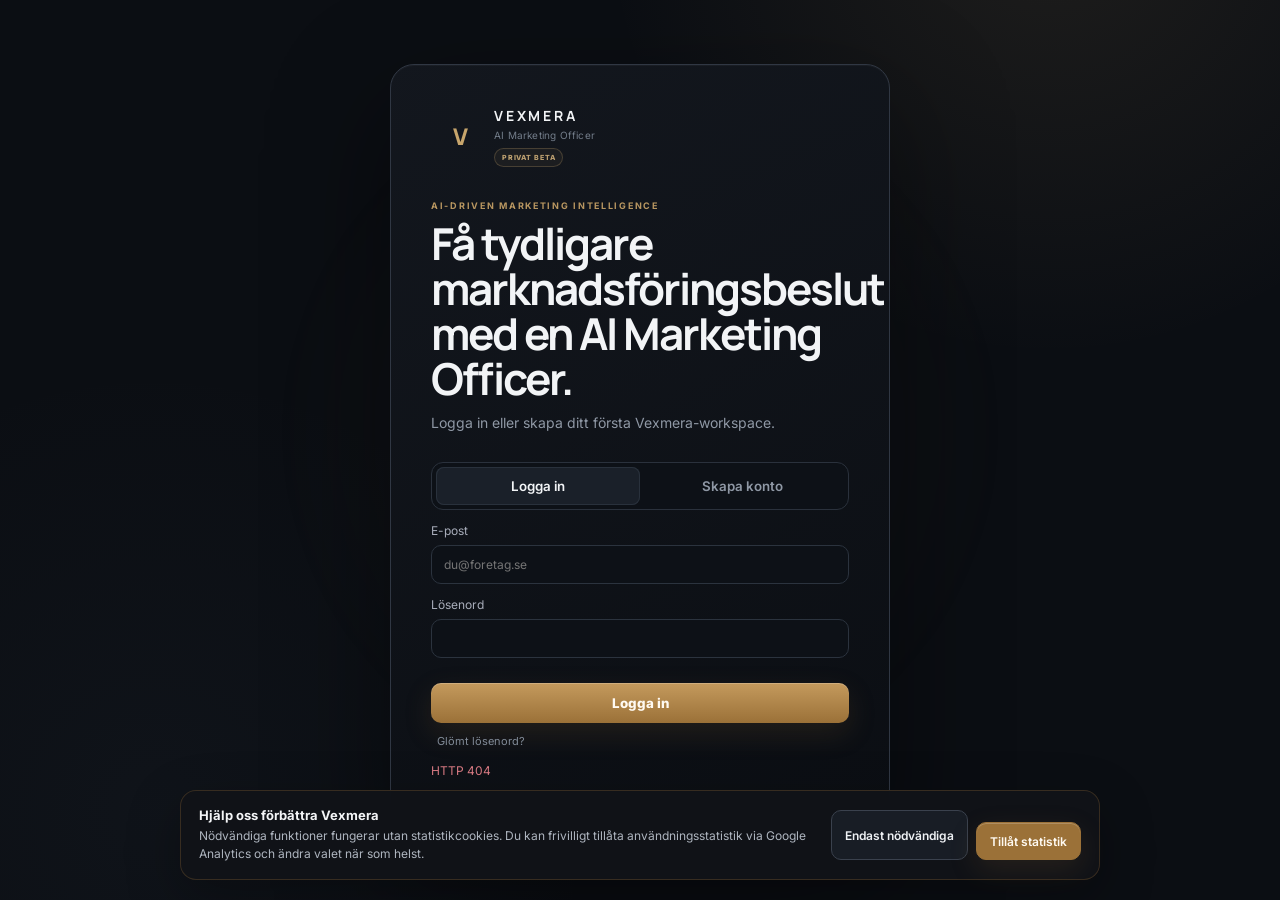
==== static/index.html @ f446beb8 "Align billing HTML and regression coverage with current pricing" ====
<!doctype html>
<html lang="sv">
<head>
  <meta charset="utf-8" />
  <meta name="viewport" content="width=device-width,initial-scale=1" />
  <meta name="description" content="Vexmera är din AI Marketing Officer för tydligare marknadsföringsbeslut, samlad data och prioriterade nästa steg." />
  <meta name="theme-color" content="#0b0e13" />
  <title>Vexmera — AI Marketing Officer</title>
  <!-- Google Analytics is loaded dynamically only after explicit consent. -->
  <link rel="stylesheet" href="/static/styles.css" />
  <link rel="stylesheet" href="/static/app-polish.css?v=1" />
</head>
<body>
  <section id="authScreen" class="auth-screen">
    <div class="auth-card">
      <div class="brand auth-brand"><div class="sigil">V</div><div><strong>VEXMERA</strong><span>AI Marketing Officer</span><span class="beta-brand-badge">Privat beta</span></div></div>
      <p class="eyebrow">AI-DRIVEN MARKETING INTELLIGENCE</p>
      <h1>Få tydligare marknadsföringsbeslut med en AI Marketing Officer.</h1>
      <p class="lead">Logga in eller skapa ditt första Vexmera-workspace.</p>
      <div class="auth-tabs"><button id="showLogin" class="active">Logga in</button><button id="showRegister">Skapa konto</button></div>
      <form id="loginForm" class="auth-form">
        <label>E-post<input id="loginEmail" type="email" required autocomplete="email" placeholder="du@foretag.se" /></label>
        <label>Lösenord<input id="loginPassword" type="password" required autocomplete="current-password" /></label>
        <button class="primary" type="submit">Logga in</button><button id="forgotPassword" class="text-button" type="button">Glömt lösenord?</button>
      </form>
      <form id="registerForm" class="auth-form hidden">
        <label>E-post<input id="registerEmail" type="email" required autocomplete="email" placeholder="du@foretag.se" /></label>
        <label>Lösenord<input id="registerPassword" type="password" minlength="8" required autocomplete="new-password" /></label>
        <label>Företagsnamn<input id="registerWorkspace" value="Mitt företag" required /></label>
        <button class="primary" type="submit">Skapa Vexmera-konto</button>
      </form>
      <p id="authError" class="error-text"></p>
    </div>
  </section>

  <section id="onboardingModal" class="modal-shell hidden" aria-modal="true" role="dialog" aria-labelledby="onboardingTitle">
    <div class="modal-card onboarding-card">
      <div class="onboarding-top"><div><p class="eyebrow">PRIVAT BETA · KONFIGURATION</p><h2 id="onboardingTitle">Lär Core hur ditt företag växer.</h2></div><span id="onboardingStepLabel" class="module-pill">Steg 1 av 3</span></div>
      <div class="onboarding-progress"><span id="onboardingProgress"></span></div>
      <div class="onboarding-step" data-onboarding-step="1">
        <div class="two"><label>Företagsnamn<input id="obCompany" /></label><label>Bransch<input id="obIndustry" /></label></div>
        <div class="two"><label>Marknad<input id="obMarket" value="Sverige" /></label><label>Webbplats<input id="obWebsite" type="url" placeholder="https://..." /></label></div>
        <label>Vad säljer ni?<textarea id="obOffer" placeholder="Beskriv erbjudandet kort och konkret."></textarea></label>
      </div>
      <div class="onboarding-step hidden" data-onboarding-step="2">
        <label>Primär målgrupp<textarea id="obAudience" placeholder="Vem köper, varför och i vilken situation?"></textarea></label>
        <div class="two"><label>Huvudmål<select id="obGoal"><option value="sales">Försäljning</option><option value="leads">Leads</option><option value="bookings">Bokningar</option><option value="awareness">Kännedom</option><option value="retention">Kundlojalitet</option><option value="launch">Lansering</option></select></label><label>Månadsbudget<input id="obBudget" type="number" min="0" value="25000" /></label></div>
        <label>Viktigaste marknadsföringsproblemet<textarea id="obProblem" placeholder="Vad tar mest tid eller kostar mest i dag?"></textarea></label>
      </div>
      <div class="onboarding-step hidden" data-onboarding-step="3">
        <div class="two"><label>Tillväxtmål<input id="obGrowth" placeholder="Ex. +25 % omsättning inom 6 månader" /></label><label>Teamstorlek<input id="obTeamSize" type="number" min="1" value="1" /></label></div>
        <div class="two"><label>Varumärkesröst<input id="obVoice" value="trygg, tydlig, kunnig" /></label><label>Tidszon<input id="obTimezone" value="Europe/Stockholm" /></label></div>
        <label>Primära kanaler<div class="channel-checks"><label><input type="checkbox" value="meta" class="obChannel" /> Meta</label><label><input type="checkbox" value="google" class="obChannel" /> Google</label><label><input type="checkbox" value="organic" class="obChannel" /> Organiskt</label><label><input type="checkbox" value="email" class="obChannel" /> E-post</label><label><input type="checkbox" value="linkedin" class="obChannel" /> LinkedIn</label><label><input type="checkbox" value="tiktok" class="obChannel" /> TikTok</label></div></label>
      </div>
      <div class="modal-actions"><button id="onboardingBack" class="ghost hidden">Tillbaka</button><span></span><button id="onboardingNext" class="primary">Nästa</button><button id="onboardingFinish" class="primary hidden">Starta Vexmera</button></div>
      <p id="onboardingError" class="error-text"></p>
    </div>
  </section>

  <div id="appShell" class="shell hidden">
    <aside class="sidebar">
      <div class="brand"><div class="sigil">V</div><div><strong>VEXMERA</strong><span>AI Marketing Officer</span><span class="beta-brand-badge">Privat beta</span></div></div>
      <button id="appMenuToggle" class="ghost app-menu-toggle" type="button" aria-expanded="false" aria-controls="appNavigation">Meny</button>
      <nav id="appNavigation" aria-label="Vexmera navigation">
        <button class="nav active" data-view="dashboard">Översikt <span>KPI:er</span></button>
        <button class="nav" data-view="agent">Core <span>AI Marketing Officer</span></button>
        <button class="nav" data-view="strategy">Pulse <span>Strategi</span></button>
        <button class="nav" data-view="campaign">Launch <span>Kampanjer</span></button>
        <button class="nav" data-view="brief">Brief <span>Ledning</span></button>
        <button class="nav" data-view="queue">Queue <span>Godkännanden</span></button>
        <button class="nav" data-view="autopilot">Autopilot <span>Kontroll</span></button>
        <button class="nav" data-view="rivals">Konkurrenter <span>Bevakning</span></button>
        <button class="nav" data-view="connect">Anslutningar <span>Data</span></button>
        <button class="nav" data-view="insights">Insikter <span>Kampanjer</span></button>
        <button class="nav" data-view="team">Team <span>Workspace</span></button>
        <button class="nav" data-view="profile">Varumärke <span>Profil</span></button>
      </nav>
      <div class="status" id="status">Kontrollerar systemet…</div>
    </aside>

    <main>
      <header>
        <div><p class="eyebrow">AI-DRIVEN MARKETING INTELLIGENCE</p><h1 id="pageTitle">Översikt.</h1><p class="lead" id="pageLead">Beslut, signaler och nästa drag på ett ställe.</p></div>
        <div class="header-controls">
          <select id="workspaceSelect" aria-label="Workspace"></select>
          <label class="header-language-control"><span>AI-svar</span><select id="language" aria-label="Språk för AI-svar"><option value="sv">Svenska</option><option value="en">English</option><option value="de">Deutsch</option><option value="es">Español</option><option value="fr">Français</option><option value="tr">Türkçe</option></select></label>
          <button id="notificationsButton" class="ghost">Signaler <span id="notificationCount" class="count-badge">0</span></button>
          <button id="logout" class="ghost">Logga ut</button>
        </div>
      </header>

      <section class="signal-strip">
        <div><strong>CORE</strong><span>Strategisk AI-operatör</span></div>
        <div><strong>DATAKÄLLOR</strong><span>Google, Meta och Analytics i samma vy</span></div>
        <div><strong>KONTROLL</strong><span>Föreslå · Assisterad · Autopilot</span></div>
      </section>

      <section id="dashboard" class="view active">
        <section class="panel core-today-panel">
          <div class="core-today-head"><div><p class="eyebrow">CORE · IDAG</p><h2 id="coreHeadline">Laddar dina prioriteringar…</h2><p class="muted">Det som behöver din uppmärksamhet just nu, baserat på sparad och ansluten data.</p></div><button id="refreshCoreToday" class="ghost">Uppdatera</button></div>
          <div id="coreTodayCards" class="core-card-grid"><p class="muted">Core granskar ditt workspace.</p></div>
        </section>
        <div class="metric-grid">
          <article class="metric"><span>Omsättning</span><strong id="metricRevenue">0 kr</strong><small>attribuerad omsättning</small></article>
          <article class="metric"><span>Kostnad</span><strong id="metricSpend">0 kr</strong><small>marknadsföringskostnad</small></article>
          <article class="metric"><span>ROAS</span><strong id="metricRoas">0.00x</strong><small>omsättning / kostnad</small></article>
          <article class="metric"><span>Leads</span><strong id="metricLeads">0</strong><small>registrerade leads</small></article>
          <article class="metric"><span>Konverteringar</span><strong id="metricConversions">0</strong><small>registrerade konverteringar</small></article>
          <article class="metric"><span>CTR</span><strong id="metricCtr">0.00%</strong><small>klick / visningar</small></article>
          <article class="metric"><span>Godkännanden</span><strong id="metricApprovals">0</strong><small>väntar på beslut</small></article>
          <article class="metric"><span>Signaler</span><strong id="metricAlerts">0</strong><small>olästa signaler</small></article>
          <article class="metric"><span>Avvikelser</span><strong id="metricAnomalies">0</strong><small>upptäckta avvikelser</small></article>
        </div>
        <div class="grid dashboard-grid">
          <section class="panel">
            <div class="output-head"><div class="panel-title"><span>INPUT</span> KPI-data</div><button id="syncAllDashboard" class="ghost">Synka Google + Meta</button></div>
            <div class="three">
              <label>Datum<input id="kpiDate" type="date" /></label><label>Visningar<input id="kpiImpressions" type="number" min="0" value="0" /></label><label>Klick<input id="kpiClicks" type="number" min="0" value="0" /></label>
              <label>Leads<input id="kpiLeads" type="number" min="0" value="0" /></label><label>Konverteringar<input id="kpiConversions" type="number" min="0" value="0" /></label><label>Kostnad<input id="kpiSpend" type="number" min="0" step="0.01" value="0" /></label>
              <label>Omsättning<input id="kpiRevenue" type="number" min="0" step="0.01" value="0" /></label><label>Valuta<input id="kpiCurrency" maxlength="3" value="SEK" /></label><label>Källa<select id="kpiSource"><option value="manual">Manuell</option><option value="other">Övrigt</option></select></label>
            </div>
            <button id="addKpi" class="primary">Spara datapunkt</button>
            <p class="fineprint">Google- och Meta-rader skrivs automatiskt från Anslutningar. Omsättning från annonsplattformar är plattformsattribuerad och kan överlappa mellan källor.</p>
          </section>
          <section class="panel"><div class="panel-title"><span>TREND</span> Senaste datapunkter</div><div id="kpiBars" class="bars"></div></section>
        </div>
        <section class="panel table-panel"><div class="output-head"><div class="panel-title"><span>DATA</span> KPI-historik</div><button id="refreshDashboard" class="ghost">Uppdatera</button></div><div class="table-wrap"><table><thead><tr><th>Datum</th><th>Klick</th><th>Leads</th><th>Konv.</th><th>Kostnad</th><th>Omsättning</th><th>Källa</th><th></th></tr></thead><tbody id="kpiRows"></tbody></table></div></section>
        <section class="panel table-panel"><div class="output-head"><div class="panel-title"><span>SIGNALER</span> Senaste signaler</div><button id="markAlerts" class="ghost">Markera lästa</button></div><div id="notificationList" class="notification-list"></div></section>
      </section>

      <section id="agent" class="view"><section class="panel work-panel"><div class="module-head"><div><div class="panel-title"><span>CORE</span> Fråga Vexmera</div><p>Core använder företagsprofil, KPI:er, konkurrentförändringar och godkännandekön.</p></div><span class="module-pill">AI Marketing Officer</span></div><textarea id="agentMessage" class="big">Vi vill öka försäljningen under nästa 30 dagar utan att förstöra premiumkänslan. Ge mig de tre viktigaste dragen.</textarea><button class="primary" id="runAgent">Kör Core</button></section></section>

      <section id="strategy" class="view"><section class="panel work-panel"><div class="module-head"><div><div class="panel-title"><span>PULSE</span> Tillväxtstrategi</div><p>Översätter affärsmål och verkliga signaler till en konkret plan.</p></div><span class="module-pill">Strategi</span></div><div class="two"><label>Mål<select id="strategyObjective"><option value="sales">Försäljning</option><option value="leads">Leads</option><option value="bookings">Bokningar</option><option value="awareness">Kännedom</option><option value="retention">Kundlojalitet</option><option value="launch">Lansering</option></select></label><label>Budget SEK<input id="strategyBudget" type="number" value="25000" /></label></div><label>Horisont, dagar<input id="horizon" type="number" value="30" min="7" max="365" /></label><label>Extra kontext<textarea id="strategyNotes">Prioritera lönsam tillväxt och mätbara experiment.</textarea></label><button class="primary" id="runStrategy">Generera Pulse-plan</button></section></section>

      <section id="campaign" class="view"><section class="panel work-panel"><div class="module-head"><div><div class="panel-title"><span>LAUNCH</span> Kampanjbyggare</div><p>Skapar kampanjförslag som kan skickas direkt till Queue för mänskligt godkännande.</p></div><span class="module-pill">Kampanj</span></div><div class="two"><label>Kanal<select id="channel"><option value="meta">Meta</option><option value="google">Google</option><option value="tiktok">TikTok</option><option value="linkedin">LinkedIn</option><option value="email">E-post</option><option value="organic">Organiskt</option></select></label><label>Mål<select id="campaignObjective"><option value="sales">Försäljning</option><option value="leads">Leads</option><option value="bookings">Bokningar</option><option value="awareness">Kännedom</option><option value="retention">Kundlojalitet</option><option value="launch">Lansering</option></select></label></div><label>Kampanjnamn<input id="campaignName" value="Autumn Trail" /></label><label>Budget SEK<input id="campaignBudget" type="number" value="12000" /></label><label>Extra kontext<textarea id="campaignNotes">Skapa en premiumkampanj som känns svensk och trovärdig.</textarea></label><button class="primary" id="runCampaign">Bygg med Launch</button></section></section>

      <section id="brief" class="view">
        <div class="grid">
          <section class="panel"><div class="module-head"><div><div class="panel-title"><span>BRIEF</span> Ledningsbrief för morgonen</div><p>Resultat, konkurrentssignaler, hinder och dagens viktigaste åtgärder.</p></div><span class="module-pill">Daglig</span></div><button id="generateBrief" class="primary">Generera brief nu</button><div class="two brief-settings"><label><input id="briefEnabled" type="checkbox" class="inline-check" /> Automatisk morgonbrief</label><label>Klockslag<select id="briefHour"></select></label></div><label>Tidszon<input id="briefTimezone" value="Europe/Stockholm" /></label><button id="saveBriefSettings" class="ghost">Spara schema</button><p id="briefSchedulerState" class="fineprint"></p></section>
          <section class="panel"><div class="output-head"><div class="panel-title"><span>SENASTE</span> Senaste brief</div><span id="briefModelBadge" class="module-pill"></span></div><div id="briefOutput" class="output"><p>Ingen brief genererad ännu.</p></div></section>
        </div>
      </section>

      <section id="queue" class="view">
        <section class="panel"><div class="module-head"><div><div class="panel-title"><span>QUEUE</span> Mänsklig godkännandekontroll</div><p>Queue har två tydliga steg: godkänn först, förhandsgranska sedan och välj Utför. Externa åtgärder är dessutom miljölåsta och avstängda som standard i privat beta.</p></div><select id="approvalFilter"><option value="pending">Väntar</option><option value="approved">Godkänd</option><option value="rejected">Avvisad</option><option value="executed">Utförd</option><option value="failed">Misslyckad</option><option value="">Alla</option></select></div><div id="approvalList" class="approval-list"></div></section>
      </section>

      <section id="autopilot" class="view">
        <div class="grid">
          <section class="panel">
            <div class="module-head"><div><div class="panel-title"><span>AUTOPILOT</span> Kontrollnivå</div><p>Bestäm hur mycket Vexmera får förbereda inom dina gränser. Serverns säkerhetsspärrar har alltid sista ordet.</p></div><span id="autopilotModeBadge" class="module-pill">Föreslå</span></div>
            <div class="mode-cards">
              <button class="mode-card active" data-mode="suggest"><strong>Föreslå</strong><span>Vexmera rekommenderar. Inget externt kan köras automatiskt.</span></button>
              <button class="mode-card" data-mode="assisted"><strong>Assisterad</strong><span>Vexmera förbereder. En människa granskar, godkänner och utför.</span></button>
              <button class="mode-card" data-mode="autopilot"><strong>Autopilot</strong><span>Förgodkända åtgärder med låg eller medelhög risk kan endast köras när serverns säkerhetsspärrar tillåter det.</span></button>
            </div>
            <div class="two"><label>Daglig körningsgräns<input id="autopilotSpendCap" type="number" min="0" value="0" /></label><label>Maximal budgetändring %<input id="autopilotBudgetPct" type="number" min="0" max="100" value="15" /></label></div>
            <label>Förgodkända åtgärdstyper<div id="autopilotActions" class="action-checks"><label><input type="checkbox" value="google.pause_campaign" /> Pausa Google-kampanj</label><label><input type="checkbox" value="google.enable_campaign" /> Aktivera Google-kampanj</label><label><input type="checkbox" value="google.set_daily_budget" /> Ändra Google-dagbudget</label><label><input type="checkbox" value="meta.pause_campaign" /> Pausa Meta-kampanj</label><label><input type="checkbox" value="meta.activate_campaign" /> Aktivera Meta-kampanj</label></div></label>
            <button id="saveAutopilot" class="primary">Spara kontrollpolicy</button>
          </section>
          <section class="panel">
            <div class="panel-title"><span>SÄKERHET</span> Körningsspärrar</div>
            <div id="autopilotRuntime" class="safety-stack"></div>
            <button id="runAutopilotOnce" class="ghost">Kör en policykontroll</button>
            <p class="fineprint">Privat beta kör aldrig högriskåtgärder autonomt. Autopilot kräver dessutom att både extern körning och Autopilot-körning uttryckligen har aktiverats i servermiljön.</p>
          </section>
        </div>
      </section>

      <section id="rivals" class="view">
        <div class="grid rivals-grid">
          <section class="panel"><div class="panel-title"><span>KONKURRENTER</span> Lägg till konkurrent</div><label>Namn<input id="competitorName" placeholder="Konkurrent AB" /></label><label>Webbplats<input id="competitorUrl" type="url" placeholder="https://konkurrent.se" /></label><label>Vad vill du bevaka?<textarea id="competitorNotes" placeholder="Priser, erbjudanden, tonalitet, nya produkter…"></textarea></label><button id="addCompetitor" class="primary">Lägg till i bevakning</button><p class="fineprint">Vexmera kontrollerar endast publika HTML-sidor och blockerar localhost och privata nätverk.</p></section>
          <section class="panel"><div class="output-head"><div class="panel-title"><span>BEVAKNING</span> Konkurrenter</div><button id="scanAllRivals" class="ghost">Skanna alla</button></div><div id="competitorList" class="competitor-list"></div></section>
        </div>
      </section>

      <section id="connect" class="view">
        <section class="panel"><div class="module-head"><div><div class="panel-title"><span>ANSLUTNINGAR</span> Datakällor</div><p>Koppla OAuth, ange relevanta konto-ID:n och synka skrivskyddad resultatdata.</p></div><button id="syncAllConnect" class="ghost">Synka alla</button></div><div id="connectorGrid" class="connector-grid"></div></section>
        <section class="panel table-panel"><div class="panel-title"><span>KONTO-ID:N</span> Rapportinställningar</div><div class="three"><label>GA4 Property ID<input id="analyticsPropertyId" placeholder="123456789" /></label><label>Google Ads Customer ID<input id="googleAdsCustomerId" placeholder="123-456-7890" /></label><label>Meta Ad Account ID<input id="metaAdAccountId" placeholder="act_123456789" /></label></div><button id="saveConnectorSettings" class="primary">Spara konto-ID:n</button><p class="fineprint">Google Ads kräver kund-ID och API-åtkomst på OAuth-klientens Google Cloud-projekt. Ett äldre developer token behövs inte för read-only-synk. Vexmera sparar kampanjdata och stödjer flera valutor via workspacets basvaluta och valutakurser. Externa ändringar kräver alltid separata säkerhetsspärrar.</p></section>
      </section>

      <section id="insights" class="view">
        <div class="grid">
          <section class="panel"><div class="output-head"><div class="panel-title"><span>KAMPANJER</span> Resultat senaste 30 dagarna</div><button id="refreshInsights" class="ghost">Uppdatera</button></div><div id="campaignInsights" class="table-wrap"></div></section>
          <section class="panel"><div class="output-head"><div class="panel-title"><span>AVVIKELSER</span> Vexmera-detektering</div><button id="detectAnomalies" class="ghost">Kör detektering</button></div><div id="anomalyList" class="notification-list"></div></section>
        </div>
        <section class="panel table-panel"><div class="output-head"><div class="panel-title"><span>BAKGRUNDSJOBB</span> Datakörningar</div><button id="enqueueSync" class="ghost">Köa datasynk</button></div><div id="jobList" class="notification-list"></div></section>
      </section>

      <section id="team" class="view">
        <div class="grid">
          <section class="panel"><div class="panel-title"><span>TEAM</span> Medlemmar i workspacet</div><div id="teamMembers" class="notification-list"></div><div class="two"><label>E-post för inbjudan<input id="inviteEmail" type="email" placeholder="kollega@foretag.se" /></label><label>Roll<select id="inviteRole"><option value="marketer">Marknadsförare</option><option value="admin">Administratör</option><option value="viewer">Läsbehörighet</option></select></label></div><button id="createInvite" class="primary">Skapa inbjudan</button><p id="inviteResult" class="fineprint"></p></section>
          <section class="panel"><div class="panel-title"><span>WORKSPACE</span> Valuta</div><label>Basvaluta<input id="baseCurrency" maxlength="3" value="SEK" /></label><button id="saveWorkspaceSettings" class="ghost">Spara basvaluta</button><div class="two"><label>Valuta att konvertera<input id="fxCurrency" maxlength="3" placeholder="USD" /></label><label>1 enhet = basvaluta<input id="fxRate" type="number" step="0.000001" placeholder="10.50" /></label></div><button id="saveFxRate" class="ghost">Spara valutakurs</button><div id="fxList" class="fineprint"></div></section>
        </div>
        <section class="panel table-panel"><div class="output-head"><div><div class="panel-title"><span>FAKTURERING</span> Planer</div><p id="billingStatus" class="muted"></p></div><button id="manageBilling" class="ghost">Hantera fakturering</button></div><div class="plan-grid"><article class="plan-card"><span>Start</span><strong>995 kr</strong><small>/ mån</small><button data-plan="start" class="ghost plan-button" disabled>Välj Start</button></article><article class="plan-card featured"><span>Growth</span><strong>1 495 kr</strong><small>/ mån</small><button data-plan="growth" class="primary plan-button" disabled>Välj Growth</button></article><article class="plan-card"><span>Pro</span><strong>2 995 kr</strong><small>/ mån</small><button data-plan="pro" class="ghost plan-button" disabled>Välj Pro</button></article></div><p class="fineprint">Priser exkl. moms. Betalning öppnas när den verifierade Stripe-miljön är redo.</p></section>
        <section class="panel table-panel"><div class="panel-title"><span>BETA-FEEDBACK</span> Hjälp oss forma Vexmera</div><div class="two"><label>Betyg<select id="feedbackScore"><option value="5">5 — Mycket bra</option><option value="4">4 — Bra</option><option value="3">3 — Okej</option><option value="2">2 — Svagt</option><option value="1">1 — Dåligt</option></select></label><label>Område<select id="feedbackCategory"><option value="general">Allmänt</option><option value="core">Core</option><option value="data">Data</option><option value="campaigns">Kampanjer</option><option value="billing">Fakturering</option><option value="bug">Fel</option></select></label></div><label>Vad kan bli bättre?<textarea id="feedbackMessage"></textarea></label><button id="sendFeedback" class="ghost">Skicka beta-feedback</button><span id="feedbackState" class="fineprint"></span></section>
      </section>

      <section id="profile" class="view"><section class="panel profile-panel full-profile"><div class="panel-title"><span>VARUMÄRKE</span> Permanent företagsminne</div><div class="two"><label>Företagsnamn<input id="name" value="Nordic Peak" /></label><label>Bransch<input id="industry" value="Friluftshandel" /></label></div><div class="two"><label>Marknad<input id="market" value="Sverige" /></label><label>Webbplats<input id="website" type="url" placeholder="https://example.com" /></label></div><label>Målgrupp<textarea id="audience">Vuxna 25–45 i Sverige som gillar friluftsliv men vill ha enkel, pålitlig utrustning.</textarea></label><label>Erbjudande<textarea id="offer">Premium friluftsutrustning med snabb svensk leverans och tydliga guider.</textarea></label><label>Varumärkesröst<input id="voice" value="trygg, kunnig, jordnära, premium" /></label><div class="profile-state" id="profileState">Profilen sparas i Vexmera-workspacet.</div></section></section>

      <section id="aiOutputSection" class="panel output-panel hidden"><div class="output-head"><div class="panel-title"><span>VEXMERA</span> Resultat</div><div class="output-actions"><span id="modelBadge"></span><button class="ghost hidden" id="sendApproval">Skicka till Queue</button><button class="ghost" id="copyOutput">Kopiera</button></div></div><div id="output" class="output"><p>Vexmera väntar på ditt uppdrag.</p></div></section>
      <section class="panel activity-panel"><div class="output-head"><div class="panel-title"><span>AKTIVITET</span> Senaste AI-körningar</div><button class="ghost" id="refreshRuns">Uppdatera</button></div><div id="runs" class="runs"><p class="muted">Ingen aktivitet laddad ännu.</p></div></section>
    </main>
  </div>
  <section id="resetModal" class="modal-shell hidden" aria-modal="true" role="dialog"><div class="modal-card"><p class="eyebrow">KONTOÅTERSTÄLLNING</p><h2>Återställ lösenord</h2><label>Nytt lösenord<input id="resetPassword" type="password" minlength="8" autocomplete="new-password" /></label><button id="confirmReset" class="primary">Spara nytt lösenord</button><p id="resetState" class="fineprint"></p></div></section>
  <script src="/static/analytics-consent.js?v=1"></script>
  <script src="/static/app.js"></script>
  <script src="/static/app-polish.js?v=1"></script>
  <script src="/static/account-privacy-ui.js?v=1"></script>
  <style id="vexmera-app-responsive">
    .app-menu-toggle{display:none}
    @media(max-width:900px){
      html body .shell{display:block!important;min-width:0}
      html body .sidebar{position:sticky!important;top:0;z-index:20;display:grid!important;grid-template-columns:minmax(0,1fr) auto!important;align-items:center;height:auto!important;max-height:100dvh;overflow-y:auto;overflow-x:hidden;padding:10px 16px!important;border-right:0!important;border-bottom:1px solid var(--line)}
      html body .sidebar .brand{min-width:0;padding:0!important;margin:0!important;border:0!important;gap:10px}
      html body .sidebar .brand .sigil{flex-shrink:0}
      html body .sidebar .brand span{font-size:10px}
      html body .sidebar .beta-brand-badge{display:none!important}
      html body .app-menu-toggle{display:block!important;min-width:64px;min-height:44px;color:var(--accent);border-color:var(--accent2)}
      html body .sidebar nav{display:none!important;grid-column:1/-1;min-width:0}
      html body .sidebar.mobile-nav-open nav{display:grid!important;grid-template-columns:repeat(2,minmax(0,1fr))!important;gap:6px!important;padding-top:12px;max-height:calc(100dvh - 80px);overflow-y:auto;overscroll-behavior:contain}
      html body .sidebar .nav{width:100%;min-width:0;min-height:48px;white-space:normal;font-size:14px!important;transform:none!important}
      html body .sidebar .status{display:none}
      html body main{min-width:0;max-width:100%;padding:24px 16px calc(36px + env(safe-area-inset-bottom))!important}
      html body .view,html body .panel,html body .grid>*{min-width:0;max-width:100%}
      html body .grid,html body .dashboard-grid,html body .rivals-grid{grid-template-columns:minmax(0,1fr)!important}
      html body header{flex-direction:column;gap:16px}
      html body .header-controls{width:100%;display:grid!important;grid-template-columns:repeat(2,minmax(0,1fr))!important;gap:10px}
      html body .header-controls>*{min-width:0!important;width:100%;max-width:100%;margin:0}
      html body .header-controls select{min-width:0!important;width:100%}
      html body .header-language-control{display:grid;grid-template-columns:auto minmax(0,1fr)}
      html body .header-controls .ghost{grid-column:auto}
      html body .two,html body .three{grid-template-columns:repeat(2,minmax(0,1fr))}
      html body .metric-grid{grid-template-columns:repeat(2,minmax(0,1fr))!important}
      html body .table-wrap{width:100%;max-width:100%;overflow-x:auto;overscroll-behavior-x:contain;-webkit-overflow-scrolling:touch}
      html body th,html body td{font-size:12px!important;padding:12px!important}
      html body input:not([type=checkbox]):not([type=radio]),html body select,html body textarea{font-size:16px!important;min-width:0;max-width:100%}
      html body button,html body select{min-height:44px;touch-action:manipulation}
      html body .ghost,html body .primary,html body .text-button{font-size:14px!important;white-space:normal}
      html body .output-head,html body .output-actions,html body .connector-head,html body .core-today-head,html body .safety-row{flex-wrap:wrap}
      html body .output,html body .notification-card,html body .approval-card,html body .connector-card,html body .competitor-card,html body .run-card{overflow-wrap:anywhere;min-width:0}
      html body .output pre{max-width:100%;overflow:auto;white-space:pre-wrap}
      html body .modal-shell{padding:12px;padding-bottom:max(12px,env(safe-area-inset-bottom))}
      html body .modal-card{max-height:calc(100dvh - 24px);width:100%;padding:22px!important;overscroll-behavior:contain}
      html body .auth-screen{min-height:100svh;padding:24px 16px;overflow:clip}
      html body .auth-card{min-width:0;width:100%;padding:28px 22px!important}
      html body .auth-card h1{font-size:clamp(28px,7vw,40px)!important;line-height:1.15!important}
      html body .auth-card .brand{min-width:0}
      html body .auth-card .lead,html body label{font-size:14px!important}
      html body .vex-toast-stack{right:14px;bottom:calc(14px + env(safe-area-inset-bottom));max-width:calc(100vw - 28px)}
    }
    @media(max-width:600px){
      html body h1{font-size:32px!important;overflow-wrap:anywhere}
      html body .panel{padding:18px!important}
      html body .two,html body .three,html body .runs,html body .connector-grid,html body .core-card-grid,html body .plan-grid,html body .mode-cards,html body .signal-strip{grid-template-columns:minmax(0,1fr)!important}
      html body .metric{padding:14px!important}
      html body .metric strong{font-size:23px!important;overflow-wrap:anywhere}
      html body .metric span,html body .metric small{font-size:11px!important}
      html body .panel-title{line-height:1.5}
      html body .notification-card p,html body .approval-card p,html body .connector-card p,html body .module-head p,html body .fineprint{font-size:13px!important;line-height:1.55}
      html body .modal-actions{display:flex;flex-wrap:wrap;gap:10px}
      html body .modal-actions>span{display:none}
      html body .modal-actions button{flex:1 1 120px;margin-top:0}
      html body .onboarding-top{flex-wrap:wrap}
    }
    @media(max-width:360px){html body .metric-grid,html body .header-controls,html body .sidebar.mobile-nav-open nav{grid-template-columns:minmax(0,1fr)!important}}
  </style>
  <script>
    (() => {
      const toggle = document.getElementById('appMenuToggle');
      const nav = document.getElementById('appNavigation');
      const sidebar = toggle.closest('.sidebar');
      const mobile = window.matchMedia('(max-width:900px)');
      function setMenu(open, restoreFocus = false) {
        sidebar.classList.toggle('mobile-nav-open', open);
        toggle.setAttribute('aria-expanded', String(open));
        toggle.textContent = open ? 'Stäng meny' : 'Meny';
        if (restoreFocus) toggle.focus();
      }
      toggle.addEventListener('click', () => setMenu(toggle.getAttribute('aria-expanded') !== 'true'));
      nav.addEventListener('click', event => {
        if (mobile.matches && event.target.closest('button[data-view]')) {
          setMenu(false);
          const title = document.getElementById('pageTitle');
          title.tabIndex = -1;
          title.focus({preventScroll:true});
        }
      });
      document.addEventListener('keydown', event => {
        if (event.key === 'Escape' && sidebar.classList.contains('mobile-nav-open')) setMenu(false, true);
      });
      document.addEventListener('click', event => {
        if (mobile.matches && !sidebar.contains(event.target)) setMenu(false);
      });
      mobile.addEventListener('change', () => setMenu(false));
    })();
  </script>
</body>
</html>
---- static/styles.css ----
:root{--bg:#090a0e;--panel:#11131a;--panel2:#151822;--line:#262a36;--text:#f5f7fb;--muted:#9298a8;--accent:#c7a66a;--accent2:#755f3a;--danger:#e27c86;--ok:#78d5a7;--soft:#1c202c;--blue:#7fa7ff}*{box-sizing:border-box}body{margin:0;background:radial-gradient(circle at 70% 0,#1a1d2c 0,#0a0b0f 38%);color:var(--text);font-family:Inter,ui-sans-serif,system-ui,-apple-system,BlinkMacSystemFont,"Segoe UI",sans-serif}.hidden{display:none!important}.auth-screen{min-height:100vh;display:grid;place-items:center;padding:24px}.auth-card{width:min(470px,100%);padding:34px;background:linear-gradient(180deg,rgba(19,21,29,.98),rgba(13,15,21,.98));border:1px solid var(--line);border-radius:18px;box-shadow:0 30px 100px rgba(0,0,0,.35)}.auth-brand{padding:0 0 28px}.auth-card h1{font-size:36px}.auth-tabs{display:grid;grid-template-columns:1fr 1fr;background:#0c0e13;border:1px solid var(--line);border-radius:10px;padding:4px;margin:24px 0 10px}.auth-tabs button{border:0;background:transparent;color:var(--muted);padding:10px;border-radius:7px;cursor:pointer}.auth-tabs button.active{background:var(--soft);color:var(--text)}.auth-form .primary{width:100%}.error-text{min-height:20px;color:var(--danger);font-size:12px;margin-top:14px}.shell{min-height:100vh;display:grid;grid-template-columns:240px 1fr}.sidebar{border-right:1px solid var(--line);padding:28px 18px;display:flex;flex-direction:column;background:rgba(9,10,14,.9);backdrop-filter:blur(14px);position:sticky;top:0;height:100vh}.brand{display:flex;gap:12px;align-items:center;padding:0 8px 30px}.sigil{width:39px;height:39px;border:1px solid var(--accent2);border-radius:10px;display:grid;place-items:center;font-size:19px;font-weight:800;color:var(--accent);background:linear-gradient(145deg,rgba(199,166,106,.12),rgba(255,255,255,.01));box-shadow:inset 0 1px 0 rgba(255,255,255,.05)}.brand strong{letter-spacing:.16em;font-size:14px}.brand span{display:block;color:var(--muted);font-size:11px;margin-top:4px}.nav{width:100%;border:0;border-left:2px solid transparent;background:transparent;color:#d6d9e1;text-align:left;padding:13px 12px;margin:2px 0;font-size:14px;cursor:pointer;border-radius:0 8px 8px 0}.nav span{float:right;color:#666d7c;font-size:11px}.nav.active{border-left-color:var(--accent);background:linear-gradient(90deg,rgba(199,166,106,.1),transparent);color:var(--accent)}.status{margin-top:auto;padding:12px;font-size:11px;color:var(--muted);border-top:1px solid var(--line)}main{max-width:1380px;width:100%;margin:0 auto;padding:38px 44px 60px}header{display:flex;justify-content:space-between;align-items:flex-start;margin-bottom:22px;gap:20px}.eyebrow{color:var(--accent);font-size:10px;letter-spacing:.22em;margin:0 0 10px;font-weight:700}h1{font-weight:690;letter-spacing:-.035em;font-size:42px;margin:0}.lead{color:var(--muted);margin-top:10px}.header-controls{display:flex;gap:8px;align-items:center}.header-controls select{width:auto;min-width:128px}select,input,textarea{width:100%;background:#0d0f15;border:1px solid var(--line);color:var(--text);border-radius:9px;padding:11px 12px;font:inherit;outline:none;transition:border-color .15s,box-shadow .15s}select:focus,input:focus,textarea:focus{border-color:#7b6540;box-shadow:0 0 0 3px rgba(199,166,106,.08)}.signal-strip{display:grid;grid-template-columns:1fr 1.3fr 1.4fr;gap:1px;background:var(--line);border:1px solid var(--line);border-radius:12px;overflow:hidden;margin-bottom:18px}.signal-strip>div{background:rgba(16,18,25,.96);padding:13px 16px;display:flex;gap:10px;align-items:baseline}.signal-strip strong{font-size:11px;color:var(--accent);letter-spacing:.08em}.signal-strip span{font-size:11px;color:var(--muted)}.view{display:none}.view.active{display:block}.grid{display:grid;grid-template-columns:minmax(300px,.8fr) minmax(430px,1.2fr);gap:18px}.dashboard-grid{grid-template-columns:1.15fr .85fr}.rivals-grid{grid-template-columns:.8fr 1.2fr}.panel{background:linear-gradient(180deg,rgba(19,21,29,.98),rgba(13,15,21,.98));border:1px solid var(--line);border-radius:14px;padding:22px;box-shadow:0 22px 70px rgba(0,0,0,.2)}.panel-title{font-size:11px;text-transform:uppercase;letter-spacing:.13em;margin-bottom:18px;color:#dce0e9;font-weight:700}.panel-title span{color:var(--accent);margin-right:8px}.module-head{display:flex;justify-content:space-between;gap:20px;align-items:flex-start;margin-bottom:14px}.module-head .panel-title{margin-bottom:6px}.module-head p{margin:0;color:var(--muted);font-size:12px;line-height:1.45}.module-pill{white-space:nowrap;border:1px solid var(--line);border-radius:999px;padding:5px 8px;font-size:10px;color:var(--muted);background:var(--soft)}label{display:block;color:#a8adba;font-size:12px;margin:13px 0}label input,label textarea,label select{margin-top:7px}textarea{resize:vertical;min-height:82px}.big{min-height:250px;font-size:16px;line-height:1.58}.profile-state,.fineprint{font-size:10px;color:#6f7585;border-top:1px solid var(--line);padding-top:12px;margin-top:16px;line-height:1.5}.two{display:grid;grid-template-columns:1fr 1fr;gap:12px}.three{display:grid;grid-template-columns:repeat(3,1fr);gap:0 12px}.primary{margin-top:12px;background:linear-gradient(180deg,#d2b57f,#b28d4b);color:#15120d;border:0;border-radius:9px;padding:12px 18px;font-weight:800;cursor:pointer;box-shadow:0 8px 24px rgba(178,141,75,.15)}.primary:hover{filter:brightness(1.06)}.primary:disabled{opacity:.55;cursor:progress}.ghost{background:transparent;border:1px solid var(--line);color:#b6bbc7;border-radius:8px;padding:8px 11px;font-size:11px;cursor:pointer}.ghost:hover{border-color:#494f5f;color:#fff}.danger{color:var(--danger)!important}.metric-grid{display:grid;grid-template-columns:repeat(6,1fr);gap:10px;margin-bottom:18px}.metric{background:linear-gradient(180deg,#131620,#0e1016);border:1px solid var(--line);border-radius:12px;padding:16px}.metric span{color:var(--muted);font-size:10px;text-transform:uppercase;letter-spacing:.1em}.metric strong{display:block;font-size:21px;margin:8px 0 4px}.metric small{color:#646b7a;font-size:9px}.bars{display:flex;align-items:flex-end;gap:7px;min-height:210px;padding-top:18px}.bar-wrap{flex:1;min-width:10px;display:flex;flex-direction:column;align-items:center;justify-content:flex-end;height:190px}.bar{width:100%;max-width:28px;background:linear-gradient(180deg,#d4b97f,#66512d);border-radius:5px 5px 2px 2px;min-height:2px}.bar-label{font-size:8px;color:#697080;margin-top:7px}.table-panel,.output-panel,.activity-panel{margin-top:18px}.table-wrap{overflow:auto;margin-top:16px}table{border-collapse:collapse;width:100%;font-size:11px}th,td{padding:10px 8px;border-bottom:1px solid var(--line);text-align:left;white-space:nowrap}th{color:#747b8a;font-weight:600;text-transform:uppercase;font-size:9px;letter-spacing:.08em}td{color:#cfd3dd}.table-delete{border:0;background:transparent;color:#727989;cursor:pointer}.table-delete:hover{color:var(--danger)}.work-panel{min-height:420px}.full-profile{max-width:900px}.output-panel{min-height:260px}.output-head{display:flex;justify-content:space-between;align-items:center;gap:14px}.output-head .panel-title{margin-bottom:0}.output-actions{display:flex;align-items:center;gap:8px}.output{line-height:1.66;color:#dfe3eb;padding-top:20px}.output p{margin:0 0 10px}.output h1,.output h2,.output h3{font-family:inherit;letter-spacing:-.01em;margin:20px 0 8px}.output h1{font-size:23px}.output h2{font-size:18px}.output h3{font-size:15px}.output ul{margin:8px 0 14px;padding-left:22px}.output li{margin:5px 0}.output .spacer{height:6px}.output.loading{color:var(--muted)}#modelBadge{font-size:10px;color:var(--muted);border:1px solid var(--line);padding:5px 8px;border-radius:99px}.runs{display:grid;grid-template-columns:repeat(3,1fr);gap:10px;margin-top:18px}.run-card{border:1px solid var(--line);background:#0d0f15;border-radius:10px;padding:12px;display:flex;justify-content:space-between;gap:12px;align-items:flex-start}.run-card>div{display:grid;gap:5px}.run-card strong{font-size:12px}.run-kind{font-size:10px;color:var(--accent);text-transform:uppercase;letter-spacing:.08em}.run-card time{font-size:9px;color:#697080;white-space:nowrap}.muted{color:var(--muted);font-size:12px}.competitor-list,.connector-grid{display:grid;gap:10px}.competitor-card,.connector-card{border:1px solid var(--line);background:#0d0f15;border-radius:11px;padding:14px}.competitor-card{display:flex;justify-content:space-between;gap:16px}.competitor-card strong,.connector-card strong{font-size:13px}.competitor-card p,.connector-card p{color:var(--muted);font-size:11px;line-height:1.5;margin:7px 0 0}.competitor-card a{color:#aabce8;font-size:10px}.connector-grid{grid-template-columns:1fr 1fr}.connector-head{display:flex;justify-content:space-between;gap:12px;align-items:center}.state-pill{font-size:9px;text-transform:uppercase;letter-spacing:.08em;border:1px solid var(--line);border-radius:99px;padding:5px 7px;color:var(--muted)}.state-pill.connected{color:var(--ok);border-color:rgba(120,213,167,.3)}.state-pill.ready{color:var(--blue);border-color:rgba(127,167,255,.3)}.connector-card .ghost{margin-top:14px}.error-text{color:var(--danger)}@media(max-width:1180px){.metric-grid{grid-template-columns:repeat(3,1fr)}}@media(max-width:980px){.runs{grid-template-columns:1fr 1fr}.three{grid-template-columns:1fr 1fr}}@media(max-width:850px){.shell{display:block}.sidebar{position:sticky;top:0;z-index:4;padding:10px 14px;height:auto;flex-direction:row;align-items:center;overflow:auto;border-right:0;border-bottom:1px solid var(--line)}.brand{padding:0 16px 0 0;min-width:170px}.sigil{width:30px;height:30px;border-radius:8px}.sidebar nav{display:flex}.nav{width:auto;white-space:nowrap;border-left:0;border-bottom:2px solid transparent}.nav.active{border-bottom-color:var(--accent)}.nav span,.status{display:none}main{padding:28px 16px 46px}header{gap:20px}h1{font-size:34px}.signal-strip{grid-template-columns:1fr}.grid,.dashboard-grid,.rivals-grid{grid-template-columns:1fr}.two,.three{grid-template-columns:1fr}.runs,.connector-grid{grid-template-columns:1fr}}@media(max-width:620px){header{flex-direction:column}.header-controls{width:100%;display:grid;grid-template-columns:1fr 1fr}.header-controls .ghost{grid-column:1/-1}.metric-grid{grid-template-columns:1fr 1fr}.module-head{display:block}.module-pill{display:inline-block;margin-top:10px}}
.count-badge{display:inline-flex;min-width:18px;height:18px;align-items:center;justify-content:center;border-radius:999px;background:var(--soft);font-size:9px;margin-left:5px}.notification-list,.approval-list{display:grid;gap:10px;margin-top:14px}.notification-card,.approval-card{border:1px solid var(--line);background:#0d0f15;border-radius:11px;padding:14px}.notification-card{display:flex;justify-content:space-between;gap:14px;cursor:pointer}.notification-card.unread{border-color:#4b5366}.notification-card strong,.approval-card strong{font-size:12px}.notification-card p,.approval-card p{font-size:11px;color:var(--muted);line-height:1.5;margin:6px 0}.notification-card time,.notification-card small,.approval-card small,.competitor-card small,.connector-card small{font-size:9px;color:#697080}.card-actions{display:flex;gap:8px;align-items:center;margin-top:12px}.competitor-card .card-actions{margin-top:0}.approval-head{display:flex;justify-content:space-between;gap:14px;align-items:center}.approval-head>div{display:flex;gap:8px;align-items:center}.risk{font-size:8px;text-transform:uppercase;letter-spacing:.08em;border-radius:999px;padding:4px 6px;border:1px solid var(--line);color:var(--muted)}.risk.high{color:var(--danger);border-color:rgba(255,126,126,.28)}.risk.medium{color:var(--accent)}.risk.low{color:var(--ok)}.approve{color:var(--ok)!important}.brief-settings{margin-top:18px}.inline-check{width:auto;margin-right:8px}.header-controls{flex-wrap:wrap}.metric-grid{grid-template-columns:repeat(8,1fr)}@media(max-width:1300px){.metric-grid{grid-template-columns:repeat(4,1fr)}}@media(max-width:620px){.metric-grid{grid-template-columns:1fr 1fr}}

/* Vexmera 0.6 Private Beta */
.text-button{border:0;background:transparent;color:var(--muted);cursor:pointer;margin-top:10px;font-size:11px}.text-button:hover{color:var(--accent)}
.modal-shell{position:fixed;inset:0;background:rgba(4,5,8,.82);backdrop-filter:blur(14px);z-index:50;display:grid;place-items:center;padding:20px}.modal-card{width:min(680px,100%);max-height:92vh;overflow:auto;background:linear-gradient(180deg,#151821,#0d0f15);border:1px solid #343947;border-radius:18px;padding:26px;box-shadow:0 40px 120px rgba(0,0,0,.55)}.onboarding-card{width:min(820px,100%)}.onboarding-top{display:flex;justify-content:space-between;gap:18px;align-items:flex-start}.onboarding-top h2,.core-today-head h2{margin:0;font-size:26px;letter-spacing:-.02em}.onboarding-progress{height:3px;background:#222631;border-radius:99px;margin:18px 0 24px;overflow:hidden}.onboarding-progress span{display:block;height:100%;width:33.333%;background:linear-gradient(90deg,#b28d4b,#dfc58e);transition:width .2s}.modal-actions{display:grid;grid-template-columns:auto 1fr auto auto;gap:10px;align-items:center;margin-top:20px}.channel-checks,.action-checks{display:grid;grid-template-columns:repeat(3,1fr);gap:8px;margin-top:8px}.channel-checks label,.action-checks label{margin:0;border:1px solid var(--line);border-radius:9px;padding:10px;background:#0d0f15;color:#c5cad5}.channel-checks input,.action-checks input{width:auto;margin:0 7px 0 0}.core-today-panel{margin-bottom:18px;border-color:#373223;background:radial-gradient(circle at 85% 0,rgba(199,166,106,.08),transparent 35%),linear-gradient(180deg,rgba(19,21,29,.98),rgba(13,15,21,.98))}.core-today-head{display:flex;justify-content:space-between;gap:20px;align-items:flex-start}.core-card-grid{display:grid;grid-template-columns:repeat(5,1fr);gap:10px;margin-top:20px}.core-priority-card{background:#0d0f15;border:1px solid var(--line);border-radius:12px;padding:14px;min-height:142px;display:flex;flex-direction:column}.core-priority-card.high{border-color:rgba(226,124,134,.38)}.core-priority-card.medium{border-color:rgba(199,166,106,.32)}.core-priority-card.low{border-color:rgba(120,213,167,.25)}.core-priority-card .source{font-size:8px;text-transform:uppercase;letter-spacing:.12em;color:var(--accent)}.core-priority-card strong{font-size:12px;margin:10px 0 7px;line-height:1.35}.core-priority-card p{font-size:10px;line-height:1.5;color:var(--muted);margin:0 0 12px}.core-priority-card button{margin-top:auto;align-self:flex-start}.mode-cards{display:grid;grid-template-columns:repeat(3,1fr);gap:10px}.mode-card{background:#0d0f15;border:1px solid var(--line);border-radius:12px;color:var(--text);padding:16px;text-align:left;cursor:pointer}.mode-card strong{display:block;font-size:13px}.mode-card span{display:block;color:var(--muted);font-size:10px;line-height:1.45;margin-top:8px}.mode-card.active{border-color:var(--accent);background:rgba(199,166,106,.07);box-shadow:inset 0 0 0 1px rgba(199,166,106,.1)}.safety-stack{display:grid;gap:10px;margin:12px 0 18px}.safety-row{display:flex;justify-content:space-between;gap:16px;border:1px solid var(--line);background:#0d0f15;border-radius:10px;padding:12px}.safety-row span{font-size:11px}.safety-row strong{font-size:10px}.safety-row .on{color:var(--ok)}.safety-row .off{color:var(--danger)}.plan-grid{display:grid;grid-template-columns:repeat(3,1fr);gap:12px;margin-top:18px}.plan-card{border:1px solid var(--line);border-radius:13px;background:#0d0f15;padding:18px}.plan-card.featured{border-color:#695834;background:linear-gradient(180deg,rgba(199,166,106,.08),#0d0f15)}.plan-card>span{display:block;color:var(--accent);font-size:10px;text-transform:uppercase;letter-spacing:.1em}.plan-card strong{font-size:25px;display:inline-block;margin-top:11px}.plan-card small{color:var(--muted);margin-left:4px}.plan-card button{display:block;width:100%;margin-top:18px}.hidden{display:none!important}
@media(max-width:1100px){.core-card-grid{grid-template-columns:repeat(2,1fr)}.mode-cards{grid-template-columns:1fr}.channel-checks,.action-checks{grid-template-columns:1fr 1fr}.plan-grid{grid-template-columns:1fr}}
@media(max-width:620px){.core-card-grid{grid-template-columns:1fr}.channel-checks,.action-checks{grid-template-columns:1fr}.modal-card{padding:18px}.onboarding-top{display:block}.modal-actions{grid-template-columns:1fr 1fr}.modal-actions span{display:none}.modal-actions .primary,.modal-actions .ghost{width:100%}}
---- static/app-polish.css ----
@import url('https://fonts.googleapis.com/css2?family=Inter:wght@400;500;600;700&family=Manrope:wght@500;600;700;800&display=swap');

/* Vexmera Command Center polish
   Product UI stays dark-first while matching the Warm Intelligence / Nordic AI brand. */
:root{
  --bg:#0b0e13;
  --panel:#12161d;
  --panel2:#171c24;
  --line:#2a313c;
  --text:#f2f4f6;
  --muted:#8f98a5;
  --accent:#c7a56c;
  --accent2:#7d592c;
  --danger:#d66f79;
  --ok:#72c79b;
  --soft:#1a2029;
  --blue:#8198b2;
  --ivory:#f7f5f0;
}

html{background:var(--bg);scroll-behavior:smooth}
body{
  min-height:100vh;
  background:
    radial-gradient(circle at 82% -10%,rgba(199,165,108,.10),transparent 31%),
    radial-gradient(circle at 12% 90%,rgba(91,112,139,.055),transparent 32%),
    #0b0e13;
  color:var(--text);
  font-family:Inter,ui-sans-serif,system-ui,-apple-system,BlinkMacSystemFont,"Segoe UI",sans-serif;
  text-rendering:optimizeLegibility;
  -webkit-font-smoothing:antialiased;
}
button,input,textarea,select{font-family:inherit}
h1,h2,.brand strong,.metric strong,.plan-card strong{font-family:Manrope,Inter,sans-serif}

/* Brand */
.brand{gap:13px}
.sigil{
  width:42px;
  height:42px;
  border:0;
  border-radius:0;
  color:var(--accent);
  background:transparent;
  box-shadow:none;
  font-family:Manrope,Inter,sans-serif;
  font-size:23px;
  font-weight:800;
}
.brand strong{font-size:14px;letter-spacing:.20em}
.brand span{font-size:10px;color:#737d8a;letter-spacing:.02em}
.beta-brand-badge{
  display:inline-flex!important;
  width:max-content;
  margin-top:7px!important;
  padding:4px 7px;
  border:1px solid rgba(199,165,108,.25);
  border-radius:999px;
  color:#bda070!important;
  background:rgba(199,165,108,.06);
  font-size:7px!important;
  font-weight:800;
  letter-spacing:.11em!important;
  text-transform:uppercase;
}

/* Auth */
.auth-screen{
  position:relative;
  overflow:hidden;
  padding:36px 22px;
}
.auth-screen::before{
  content:"";
  position:absolute;
  width:760px;height:760px;
  left:50%;top:48%;
  transform:translate(-50%,-50%);
  border-radius:50%;
  background:radial-gradient(circle,rgba(199,165,108,.10),rgba(199,165,108,.025) 36%,transparent 69%);
  filter:blur(18px);
  pointer-events:none;
}
.auth-card{
  position:relative;
  z-index:1;
  width:min(500px,100%);
  padding:40px;
  border-color:#303743;
  border-radius:24px;
  background:linear-gradient(155deg,rgba(19,23,30,.98),rgba(11,14,19,.99));
  box-shadow:0 40px 120px rgba(0,0,0,.42),inset 0 1px 0 rgba(255,255,255,.035);
}
.auth-brand{padding-bottom:30px}
.auth-card .eyebrow{margin-top:3px}
.auth-card h1{
  max-width:420px;
  font-size:clamp(32px,6vw,44px);
  line-height:1.02;
  letter-spacing:-.045em;
  text-wrap:balance;
}
.auth-card .lead{font-size:14px;line-height:1.65}
.auth-tabs{margin-top:28px;border-radius:12px;background:#0d1117}
.auth-tabs button{padding:11px 12px;border-radius:8px;font-weight:600}
.auth-tabs button.active{background:#1a2029;box-shadow:inset 0 0 0 1px #29313c}

/* Shell / navigation */
.shell{grid-template-columns:258px minmax(0,1fr)}
.sidebar{
  padding:28px 17px 20px;
  background:rgba(9,12,17,.95);
  border-right-color:#252c36;
  box-shadow:10px 0 35px rgba(0,0,0,.10);
}
.sidebar .brand{padding:0 10px 25px}
.sidebar nav{display:grid;gap:2px}
.nav{
  position:relative;
  padding:12px 12px;
  border-left:0;
  border-radius:10px;
  color:#c8ced7;
  font-size:13px;
  font-weight:550;
  transition:background .2s ease,color .2s ease,transform .2s ease;
}
.nav::before{
  content:"";
  position:absolute;
  left:5px;top:50%;
  width:2px;height:0;
  transform:translateY(-50%);
  border-radius:4px;
  background:var(--accent);
  transition:height .2s ease;
}
.nav:hover{background:rgba(255,255,255,.025);color:#f0f2f4;transform:translateX(1px)}
.nav.active{
  background:linear-gradient(90deg,rgba(199,165,108,.12),rgba(199,165,108,.025));
  color:#d9ba84;
}
.nav.active::before{height:22px}
.nav span{color:#626c79;font-size:9px;letter-spacing:.02em}
.nav.active span{color:#9a805a}
.status{
  margin-top:auto;
  border-top-color:#252c36;
  color:#727c89;
  line-height:1.45;
}

/* Main header */
main{max-width:1460px;padding:38px clamp(24px,3.5vw,54px) 70px}
header{margin-bottom:26px;align-items:flex-start}
header .eyebrow{margin-bottom:10px}
.eyebrow{color:#b99761;font-size:9px;letter-spacing:.19em}
h1{font-size:clamp(34px,4vw,48px);line-height:1.02;letter-spacing:-.046em}
.lead{font-size:13px;line-height:1.55}
.header-controls{gap:8px;justify-content:flex-end}
.header-controls select{min-width:136px}
.header-language-control{
  display:flex;
  align-items:center;
  gap:6px;
  padding-left:2px;
}
.header-language-control>span{color:#67717f;font-size:9px;white-space:nowrap;text-transform:uppercase;letter-spacing:.08em}
.header-language-control select{min-width:105px}

select,input,textarea{
  border-color:#2b333e;
  border-radius:10px;
  background:#0d1117;
  color:#ecf0f3;
  transition:border-color .18s ease,box-shadow .18s ease,background .18s ease;
}
select:hover,input:hover,textarea:hover{border-color:#394451}
select:focus,input:focus,textarea:focus{
  border-color:#8c6a3b;
  box-shadow:0 0 0 3px rgba(199,165,108,.08);
  background:#0f1319;
}

.signal-strip{
  margin-bottom:22px;
  border-color:#29313b;
  border-radius:14px;
  background:#29313b;
  box-shadow:0 12px 34px rgba(0,0,0,.10);
}
.signal-strip>div{padding:14px 17px;background:#11161d}
.signal-strip strong{color:#c1a06b;font-size:9px}
.signal-strip span{font-size:10px;color:#7d8794}

/* Panels */
.panel{
  border-color:#29313b;
  border-radius:18px;
  padding:24px;
  background:linear-gradient(155deg,rgba(19,23,30,.98),rgba(12,15,21,.99));
  box-shadow:0 20px 58px rgba(0,0,0,.16),inset 0 1px 0 rgba(255,255,255,.025);
}
.panel-title{margin-bottom:17px;color:#dfe3e8;font-size:10px;letter-spacing:.12em}
.panel-title span{color:#bd9b65}
.module-head{margin-bottom:18px}
.module-head p{max-width:660px;font-size:11px;line-height:1.55}
.module-pill{border-color:#303844;background:#171d25;color:#919aa7}
.work-panel{min-height:390px}

.primary{
  border-radius:10px;
  background:linear-gradient(180deg,#c49a5d,#9b7138);
  color:#fffaf2;
  box-shadow:0 10px 28px rgba(125,89,44,.20),inset 0 1px 0 rgba(255,255,255,.20);
  transition:transform .2s ease,box-shadow .2s ease,filter .2s ease;
}
.primary:hover{filter:none;transform:translateY(-1px);box-shadow:0 14px 32px rgba(125,89,44,.28)}
.ghost{
  border-color:#303844;
  border-radius:9px;
  color:#afb7c2;
  background:rgba(255,255,255,.008);
  transition:background .18s ease,border-color .18s ease,color .18s ease,transform .18s ease;
}
.ghost:hover{border-color:#4b5868;background:rgba(255,255,255,.025);color:#f1f3f5;transform:translateY(-1px)}
a:focus-visible,button:focus-visible,summary:focus-visible,select:focus-visible,input:focus-visible,textarea:focus-visible{
  outline:3px solid rgba(199,165,108,.25);
  outline-offset:2px;
}

/* Core Today */
.core-today-panel{
  position:relative;
  overflow:hidden;
  border-color:#443923;
  background:
    radial-gradient(circle at 90% -10%,rgba(199,165,108,.13),transparent 35%),
    linear-gradient(155deg,#171a20,#0d1117 70%);
}
.core-today-panel::after{
  content:"";
  position:absolute;
  top:0;left:12%;right:12%;height:1px;
  background:linear-gradient(90deg,transparent,rgba(210,177,122,.45),transparent);
}
.core-today-head h2{font-family:Manrope,Inter,sans-serif;font-size:28px;letter-spacing:-.035em}
.core-card-grid{grid-template-columns:repeat(3,minmax(0,1fr));gap:12px}
.core-priority-card{
  min-height:156px;
  border-radius:14px;
  background:linear-gradient(155deg,#11161d,#0c1016);
  transition:transform .25s ease,border-color .25s ease;
}
.core-priority-card:hover{transform:translateY(-2px);border-color:#485463}
.core-priority-card strong{font-size:12px;line-height:1.42}

/* KPIs */
.metric-grid{grid-template-columns:repeat(4,minmax(0,1fr));gap:11px;margin-bottom:20px}
.metric{
  min-width:0;
  padding:17px;
  border-color:#29313b;
  border-radius:14px;
  background:linear-gradient(155deg,#151a22,#0e1218);
  transition:transform .22s ease,border-color .22s ease;
}
.metric:hover{transform:translateY(-2px);border-color:#3c4754}
.metric span{font-size:9px;color:#7d8793}
.metric strong{font-size:22px;letter-spacing:-.035em}
.metric small{font-size:9px;line-height:1.4;color:#66717f}

.grid{gap:20px}
.dashboard-grid{grid-template-columns:1.12fr .88fr}
.table-wrap{border:1px solid #242c36;border-radius:11px;overflow:auto}
table{font-size:10px}
th{background:#10151b;color:#707b89}
td{color:#c9cfd7}
th,td{padding:11px 10px;border-bottom-color:#252d37}

/* Cards / lists */
.notification-card,.approval-card,.competitor-card,.connector-card,.run-card{
  border-color:#29313b;
  border-radius:13px;
  background:#0e1319;
}
.notification-card.unread{border-color:#4a5869;background:#111820}
.connector-grid{gap:12px}
.connector-card{padding:16px}
.state-pill{border-color:#343d49;background:#141a22}
.state-pill.connected{background:rgba(114,199,155,.06)}
.state-pill.ready{color:#a5b5c8;border-color:rgba(129,152,178,.32)}

/* Autopilot */
.mode-cards{gap:11px}
.mode-card{
  min-height:128px;
  border-color:#2c3540;
  border-radius:14px;
  background:#0e1319;
  transition:transform .22s ease,border-color .22s ease,background .22s ease;
}
.mode-card:hover{transform:translateY(-2px);border-color:#495666}
.mode-card.active{border-color:#9a7746;background:linear-gradient(155deg,rgba(199,165,108,.10),#0e1319)}
.safety-row{border-color:#29313b;border-radius:11px;background:#0e1319}

/* Billing */
.plan-grid{gap:14px}
.plan-card{
  min-height:180px;
  border-color:#2b333e;
  border-radius:16px;
  background:#0e1319;
  transition:transform .25s ease,border-color .25s ease;
}
.plan-card:hover{transform:translateY(-2px);border-color:#495666}
.plan-card.featured{
  border-color:#8a693b;
  background:linear-gradient(155deg,rgba(199,165,108,.12),#0e1319 58%);
  box-shadow:0 18px 46px rgba(0,0,0,.18);
}
.plan-card strong{font-size:27px;letter-spacing:-.035em}

/* Toasts replace raw browser alerts for normal product feedback. */
.vex-toast-stack{
  position:fixed;
  z-index:1000;
  right:22px;
  bottom:22px;
  width:min(390px,calc(100vw - 28px));
  display:grid;
  gap:10px;
  pointer-events:none;
}
.vex-toast{
  pointer-events:auto;
  display:grid;
  grid-template-columns:32px minmax(0,1fr) auto;
  gap:10px;
  align-items:start;
  padding:13px 14px;
  border:1px solid #35404c;
  border-radius:13px;
  background:rgba(17,22,29,.96);
  box-shadow:0 18px 55px rgba(0,0,0,.34);
  backdrop-filter:blur(16px);
  animation:vexToastIn .24s cubic-bezier(.16,1,.3,1);
}
.vex-toast-icon{
  width:32px;height:32px;display:grid;place-items:center;
  border-radius:9px;
  background:rgba(199,165,108,.09);
  color:#c7a56c;
  font-weight:800;
}
.vex-toast p{margin:1px 0 0;color:#dce1e6;font-size:11px;line-height:1.5;white-space:pre-wrap;overflow-wrap:anywhere}
.vex-toast button{border:0;background:transparent;color:#707b88;cursor:pointer;padding:3px;font-size:15px}
@keyframes vexToastIn{from{opacity:0;transform:translateY(8px) scale(.98)}to{opacity:1;transform:none}}

/* Small content safety / polish */
.fineprint{color:#747e8b}
.output{color:#d9dee4}
.output h1,.output h2,.output h3{font-family:Manrope,Inter,sans-serif}
.error-text{color:#dc7c85}
.text-button{color:#818b98}
.text-button:hover{color:#c7a56c}

@media(max-width:1250px){
  .metric-grid{grid-template-columns:repeat(3,minmax(0,1fr))}
  .core-card-grid{grid-template-columns:repeat(2,minmax(0,1fr))}
}
@media(max-width:900px){
  .shell{display:block}
  .sidebar{height:auto;padding:10px 14px;background:rgba(9,12,17,.97)}
  .sidebar .brand{min-width:178px}
  .sidebar nav{display:flex;gap:2px}
  .nav{border-radius:8px;padding:10px 11px}
  .nav::before{display:none}
  .nav.active{box-shadow:inset 0 -2px 0 var(--accent)}
  main{padding:28px 18px 52px}
  .dashboard-grid,.grid,.rivals-grid{grid-template-columns:1fr}
}
@media(max-width:680px){
  .auth-card{padding:28px 22px;border-radius:19px}
  header{flex-direction:column}
  .header-controls{width:100%;display:grid;grid-template-columns:1fr 1fr}
  .header-controls select,.header-language-control{width:100%;min-width:0}
  .header-language-control{display:grid;grid-template-columns:auto 1fr}
  .header-language-control select{width:100%}
  .header-controls .ghost{grid-column:auto}
  .signal-strip{grid-template-columns:1fr}
  .metric-grid{grid-template-columns:repeat(2,minmax(0,1fr))}
  .core-card-grid{grid-template-columns:1fr}
  .panel{padding:19px;border-radius:15px}
  .two,.three{grid-template-columns:1fr}
  .channel-checks,.action-checks{grid-template-columns:1fr}
  .plan-grid{grid-template-columns:1fr}
  .vex-toast-stack{right:14px;bottom:14px}
}
@media(max-width:440px){
  .metric-grid{grid-template-columns:1fr}
  .header-controls{grid-template-columns:1fr}
}
@media(prefers-reduced-motion:reduce){
  *{scroll-behavior:auto!important}
  .nav,.metric,.core-priority-card,.mode-card,.plan-card,.primary,.ghost{transition:none!important;transform:none!important}
  .vex-toast{animation:none!important}
}
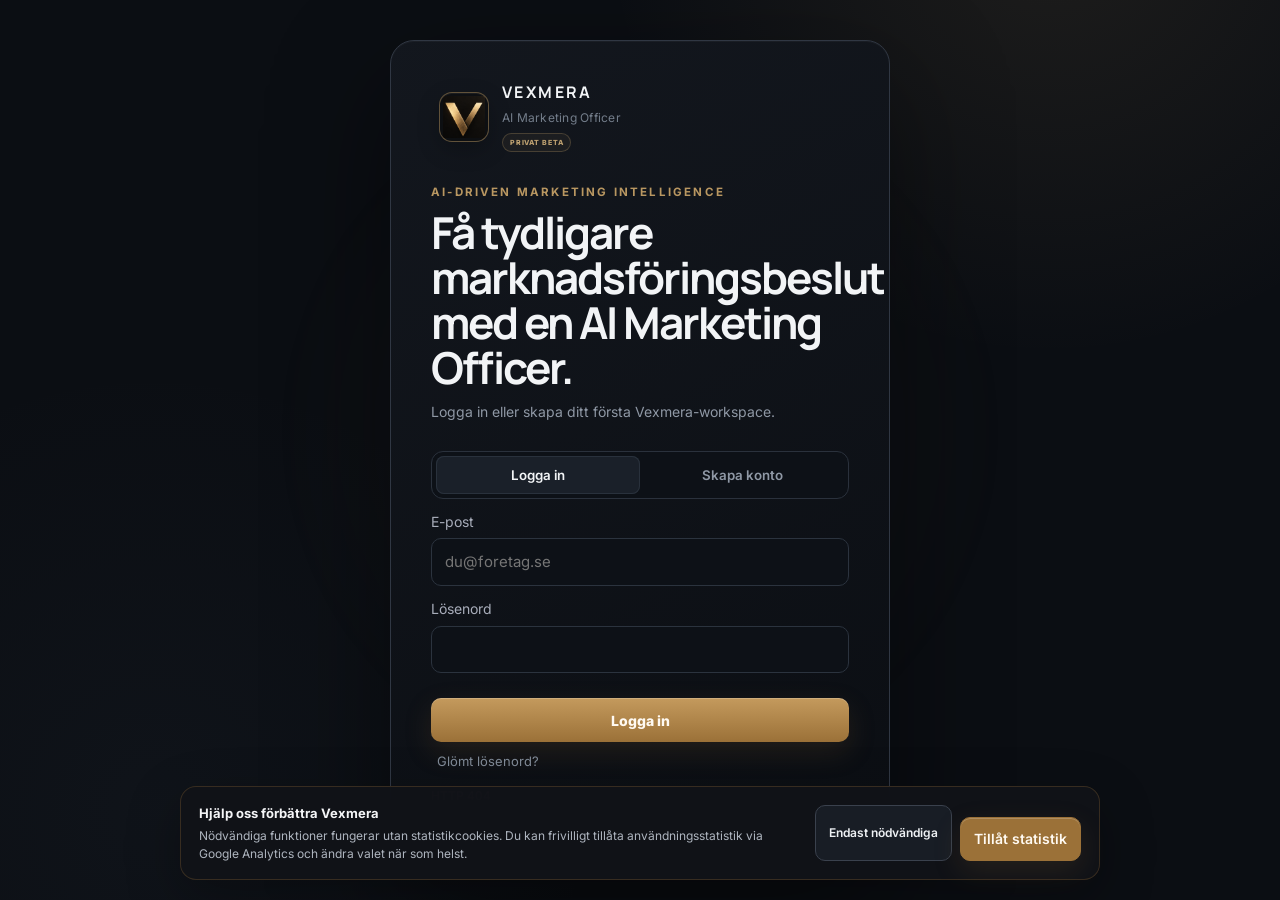
==== commit 0ed0960d: "Preserve tested app polish asset URL" ====
--- a/static/index.html
+++ b/static/index.html
@@ -62,14 +62,15 @@
       <div class="brand"><div class="sigil">V</div><div><strong>VEXMERA</strong><span>AI Marketing Officer</span><span class="beta-brand-badge">Privat beta</span></div></div>
       <button id="appMenuToggle" class="ghost app-menu-toggle" type="button" aria-expanded="false" aria-controls="appNavigation">Meny</button>
       <nav id="appNavigation" aria-label="Vexmera navigation">
-        <button class="nav active" data-view="dashboard">Översikt <span>KPI:er</span></button>
-        <button class="nav" data-view="agent">Core <span>AI Marketing Officer</span></button>
-        <button class="nav" data-view="strategy">Pulse <span>Strategi</span></button>
+        <button class="nav active nav-priority" data-view="dashboard">Översikt <span>KPI:er</span></button>
+        <button class="nav nav-priority" data-view="agent">Core <span>AI Marketing Officer</span></button>
+        <button class="nav nav-priority" data-view="strategy">Pulse <span>Strategi</span></button>
+        <button class="nav nav-priority" data-view="rivals">Konkurrenter <span>Bevakning</span></button>
+        <div class="nav-section-divider" aria-hidden="true"></div>
         <button class="nav" data-view="campaign">Launch <span>Kampanjer</span></button>
         <button class="nav" data-view="brief">Brief <span>Ledning</span></button>
         <button class="nav" data-view="queue">Queue <span>Godkännanden</span></button>
         <button class="nav" data-view="autopilot">Autopilot <span>Kontroll</span></button>
-        <button class="nav" data-view="rivals">Konkurrenter <span>Bevakning</span></button>
         <button class="nav" data-view="connect">Anslutningar <span>Data</span></button>
         <button class="nav" data-view="insights">Insikter <span>Kampanjer</span></button>
         <button class="nav" data-view="team">Team <span>Workspace</span></button>
@@ -219,7 +220,7 @@
       html body .app-menu-toggle{display:block!important;min-width:64px;min-height:44px;color:var(--accent);border-color:var(--accent2)}
       html body .sidebar nav{display:none!important;grid-column:1/-1;min-width:0}
       html body .sidebar.mobile-nav-open nav{display:grid!important;grid-template-columns:repeat(2,minmax(0,1fr))!important;gap:6px!important;padding-top:12px;max-height:calc(100dvh - 80px);overflow-y:auto;overscroll-behavior:contain}
-      html body .sidebar .nav{width:100%;min-width:0;min-height:48px;white-space:normal;font-size:14px!important;transform:none!important}
+      html body .sidebar .nav{width:100%;min-width:0;min-height:50px;white-space:normal;font-size:15px!important;transform:none!important}
       html body .sidebar .status{display:none}
       html body main{min-width:0;max-width:100%;padding:24px 16px calc(36px + env(safe-area-inset-bottom))!important}
       html body .view,html body .panel,html body .grid>*{min-width:0;max-width:100%}
--- a/static/app-polish.css
+++ b/static/app-polish.css
@@ -406,3 +406,100 @@
   .nav,.metric,.core-priority-card,.mode-card,.plan-card,.primary,.ghost{transition:none!important;transform:none!important}
   .vex-toast{animation:none!important}
 }
+
+
+/* 2026-09-17 — readability, brand consistency and navigation hierarchy */
+html body{font-size:15px;line-height:1.55}
+html body .sidebar{width:auto}
+html body .sidebar .brand{gap:14px;padding-bottom:26px}
+html body .sigil{
+  width:50px;height:50px;flex:0 0 50px;border-radius:13px;
+  color:transparent!important;font-size:0!important;
+  background:#0d0f12 url('/static/brand/vexmera-v-mark.png') center/88% 88% no-repeat!important;
+  border:1px solid rgba(213,174,114,.42)!important;
+  box-shadow:inset 0 1px 0 rgba(255,255,255,.06),0 8px 22px rgba(0,0,0,.22)!important
+}
+html body .brand strong{font-size:16px;letter-spacing:.15em;line-height:1.2}
+html body .brand span{font-size:12px;line-height:1.35;margin-top:5px}
+html body .sidebar nav{gap:4px}
+html body .sidebar .nav{
+  min-height:47px;padding:12px 13px;font-size:15px;line-height:1.22;border-radius:0 10px 10px 0
+}
+html body .sidebar .nav span{font-size:11.5px;line-height:1.2}
+html body .sidebar .nav.nav-priority{
+  min-height:55px;padding:14px 13px;font-size:16px;font-weight:750;
+  background:linear-gradient(90deg,rgba(199,166,106,.075),rgba(199,166,106,.015))
+}
+html body .sidebar .nav.nav-priority:hover{background:linear-gradient(90deg,rgba(199,166,106,.13),rgba(199,166,106,.025))}
+html body .sidebar .nav.nav-priority.active{background:linear-gradient(90deg,rgba(199,166,106,.16),rgba(199,166,106,.025))}
+html body .sidebar .nav.nav-priority span{font-size:12px}
+html body .nav-section-divider{height:1px;margin:10px 8px 8px;background:linear-gradient(90deg,rgba(199,166,106,.34),rgba(38,42,54,.35),transparent)}
+html body main{font-size:15px}
+html body header h1{font-size:clamp(40px,4vw,48px);line-height:1.08}
+html body .lead{font-size:16px;line-height:1.55}
+html body .eyebrow{font-size:11.5px;line-height:1.3}
+html body .signal-strip strong{font-size:12px}
+html body .signal-strip span{font-size:12px}
+html body .panel{padding:24px}
+html body .panel-title{font-size:13px;line-height:1.35}
+html body .module-head p,
+html body .muted{font-size:14px;line-height:1.6}
+html body label{font-size:14px;line-height:1.4}
+html body select,
+html body input,
+html body textarea{font-size:15px;line-height:1.45;padding:12px 13px}
+html body .big{font-size:16px;line-height:1.65}
+html body .primary{font-size:14px;min-height:44px}
+html body .ghost{font-size:13px;min-height:39px}
+html body .module-pill{font-size:11.5px;padding:6px 10px}
+html body .profile-state,
+html body .fineprint{font-size:12px;line-height:1.6}
+html body .metric span{font-size:11px}
+html body .metric strong{font-size:23px}
+html body .metric small{font-size:11px;line-height:1.35}
+html body table{font-size:13px}
+html body th{font-size:10.5px}
+html body th,
+html body td{padding:12px 9px}
+html body .output{font-size:15px;line-height:1.72}
+html body .run-card strong{font-size:13px}
+html body .run-kind{font-size:11px}
+html body .run-card time{font-size:10.5px}
+html body .competitor-card strong,
+html body .connector-card strong{font-size:14px}
+html body .competitor-card p,
+html body .connector-card p{font-size:13px;line-height:1.6}
+html body .competitor-card a{font-size:12px}
+html body .state-pill{font-size:10.5px}
+html body .notification-card strong,
+html body .approval-card strong{font-size:13.5px}
+html body .notification-card p,
+html body .approval-card p{font-size:13px;line-height:1.6}
+html body .notification-card time,
+html body .notification-card small,
+html body .approval-card small,
+html body .competitor-card small,
+html body .connector-card small{font-size:10.5px}
+html body .core-priority-card .source{font-size:10px}
+html body .core-priority-card strong{font-size:14px;line-height:1.45}
+html body .core-priority-card p{font-size:12.5px;line-height:1.6}
+html body .mode-card strong{font-size:14px}
+html body .mode-card span{font-size:12px;line-height:1.55}
+html body .safety-row span{font-size:13px}
+html body .safety-row strong{font-size:12px}
+html body .plan-card>span{font-size:11px}
+html body .text-button{font-size:13px}
+
+@media(max-width:900px){
+  html body .nav-section-divider{grid-column:1/-1;margin:8px 4px 6px}
+  html body .sidebar .nav.nav-priority{min-height:52px;font-size:15.5px}
+  html body .sidebar .nav.nav-priority span{font-size:11.5px}
+  html body .sigil{width:40px;height:40px;flex-basis:40px}
+  html body .brand strong{font-size:14px}
+  html body .brand span{font-size:11px}
+}
+@media(max-width:620px){
+  html body .panel{padding:20px}
+  html body header h1{font-size:36px}
+  html body .lead{font-size:15px}
+}
